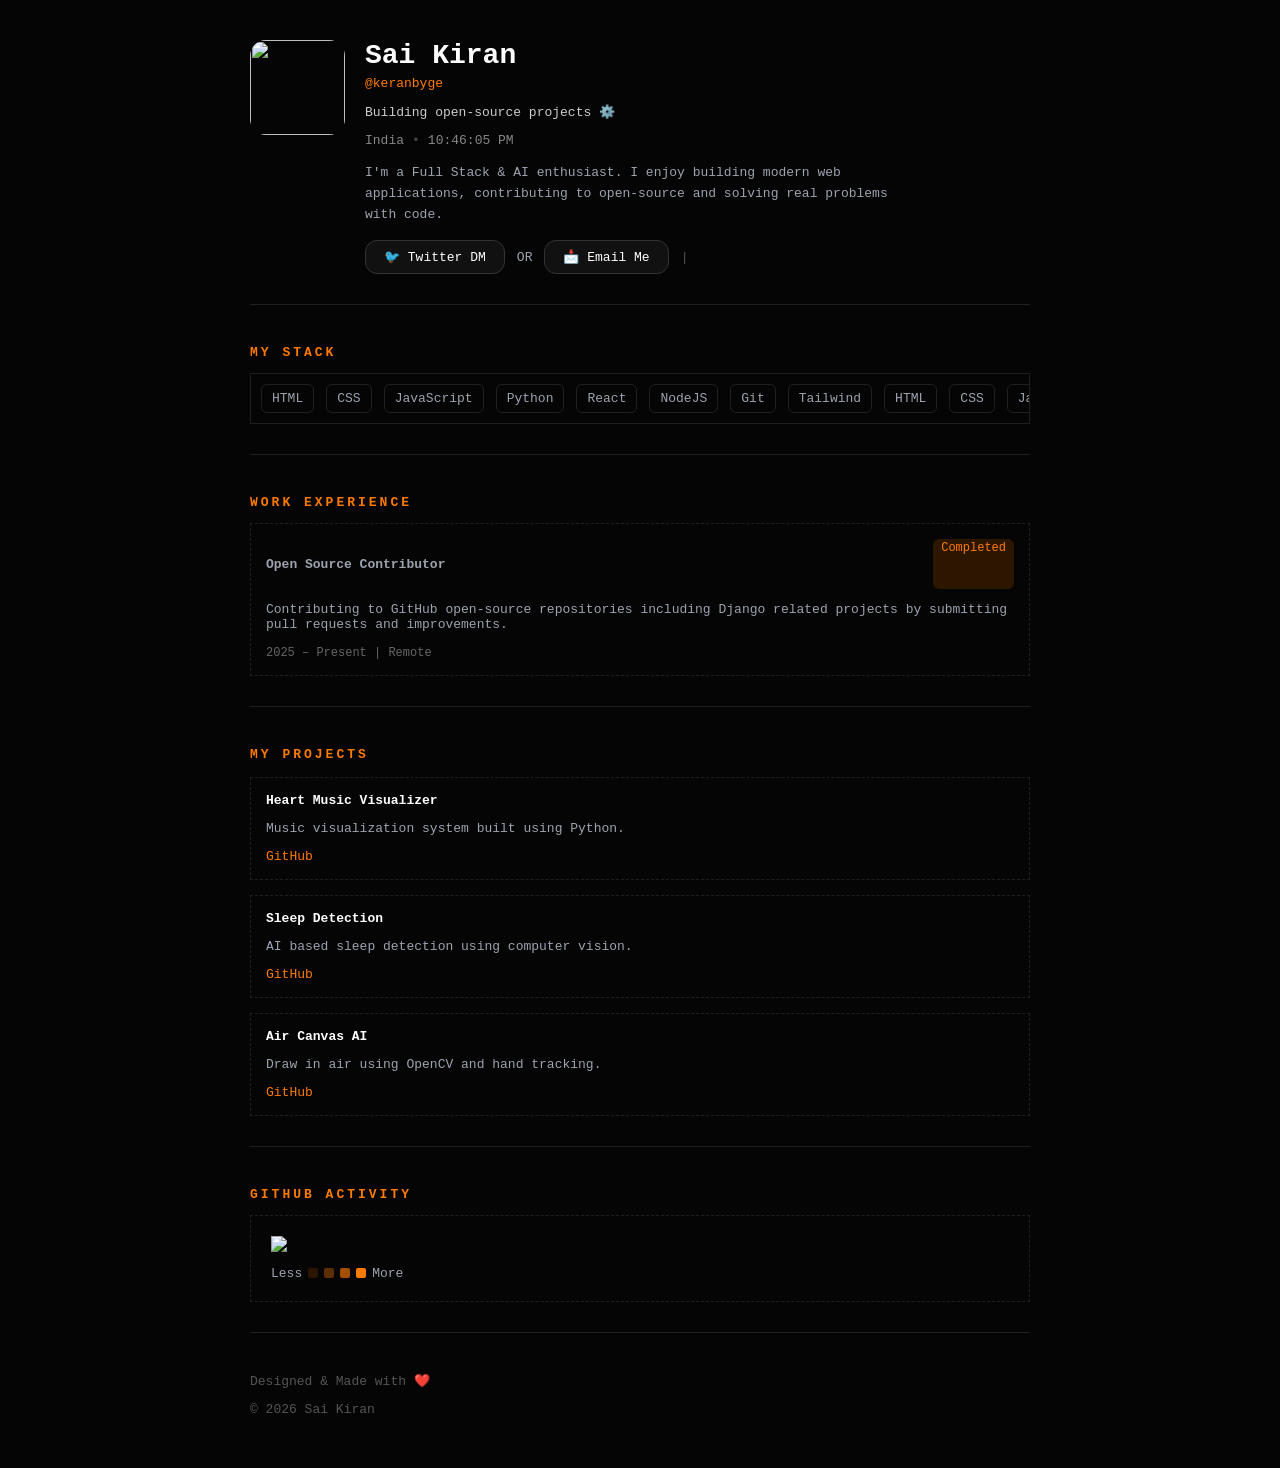
==== index.html @ 5daeaa9f "Add files via upload" ====
<!DOCTYPE html>

<html>
<head>

<meta charset="UTF-8">
<title>Sai Kiran</title>

<link rel="stylesheet" href="style.css">

</head>

<body>

<div class="container">

<!-- PROFILE -->

<div class="profile">

<img src="https://github.com/keranbyge.png" class="avatar">

<div class="profile-info">

<h1>Sai Kiran </h1>

<p class="username">@keranbyge</p>

<p class="status">Building open-source projects ⚙️</p>

<div class="meta">

<span> India</span> <span class="dot">•</span> <span id="clock"></span>

</div>

<p class="bio">
I'm a Full Stack & AI enthusiast. I enjoy building modern web applications,
contributing to open-source and solving real problems with code.
</p>

<div class="buttons">

<a class="btn" href="https://twitter.com/keranbyge" target="_blank">
🐦 Twitter DM
</a>

<span class="or">OR</span>

<a class="btn" href="mailto:sunkusaikiran@gmail.com">
📩 Email Me
</a>

<span class="divider">|</span>

<a class="icon-btn" href="https://github.com/keranbyge" target="_blank">

</a>

</div>

</div>

</div>

<hr>

<!-- SKILLS -->

<h3>MY STACK</h3>

<div class="skills">

<div class="skill-track">

<span>HTML</span> <span>CSS</span> <span>JavaScript</span> <span>Python</span> <span>React</span> <span>NodeJS</span> <span>Git</span> <span>Tailwind</span>

<span>HTML</span> <span>CSS</span> <span>JavaScript</span> <span>Python</span> <span>React</span> <span>NodeJS</span> <span>Git</span> <span>Tailwind</span>

</div>

</div>

<hr>

<!-- EXPERIENCE -->

<h3>WORK EXPERIENCE</h3>

<div class="card">

<div class="job">

<h4>Open Source Contributor</h4>

<span class="status-badge">Completed</span>

</div>

<p>
Contributing to GitHub open-source repositories including Django related
projects by submitting pull requests and improvements.
</p>

<span class="date">2025 – Present | Remote</span>

</div>

<hr>

<!-- PROJECTS -->

<h3>MY PROJECTS</h3>

<div class="project">

<h4>Heart Music Visualizer</h4>

<p>Music visualization system built using Python.</p>

<a href="https://github.com/keranbyge/heart-music-visualizer" target="_blank">GitHub</a>

</div>

<div class="project">

<h4>Sleep Detection</h4>

<p>AI based sleep detection using computer vision.</p>

<a href="https://github.com/keranbyge/sleep-detection" target="_blank">GitHub</a>

</div>

<div class="project">

<h4>Air Canvas AI</h4>

<p>Draw in air using OpenCV and hand tracking.</p>

<a href="https://github.com/keranbyge/air-canvas-ai" target="_blank">GitHub</a>

</div>

<hr>

<!-- GITHUB CONTRIBUTIONS -->

<h3>GITHUB ACTIVITY</h3>

<div class="github-box">

<img src="https://ghchart.rshah.org/ff7a00/keranbyge" class="github-chart">

<div class="github-bottom">



<div class="legend">

<span>Less</span>

<div class="box l1"></div>
<div class="box l2"></div>
<div class="box l3"></div>
<div class="box l4"></div>

<span>More</span>

</div>

</div>

</div>

<hr>

<footer>

<p>Designed & Made with ❤️</p>
<p>© 2026 Sai Kiran</p>

</footer>

</div>

<script>

function updateClock(){

const now = new Date();
const time = now.toLocaleTimeString();

document.getElementById("clock").innerText = time;

}

setInterval(updateClock,1000);
updateClock();

</script>

</body>
</html>
---- style.css ----
body{
background:#050505;
color:#9ca3af;
font-family:monospace;
margin:0;
}

.container{
width:780px;
margin:auto;
padding:40px;
}

/* PROFILE */

.profile{
display:flex;
gap:20px;
align-items:flex-start;
}

.avatar{
width:95px;
height:95px;
border-radius:16px;
}

.profile-info h1{
margin:0;
color:white;
font-size:28px;
}

.username{
color:#ff7a00;
margin-top:5px;
}

.status{
margin-top:6px;
color:#ccc;
}

.meta{
margin-top:6px;
color:#888;
display:flex;
gap:8px;
}

.dot{
opacity:0.5;
}

.bio{
margin-top:15px;
line-height:1.6;
max-width:550px;
}

/* BUTTONS */

.buttons{
margin-top:15px;
display:flex;
align-items:center;
gap:12px;
}

.btn{
border:1px solid #333;
padding:8px 18px;
border-radius:12px;
text-decoration:none;
color:white;
background:#111;
display:flex;
align-items:center;
gap:6px;
}

.btn:hover

.icon-btn{
border:1px solid #333;
padding:8px 12px;
border-radius:10px;
background:#111;
text-decoration:none;
}

.icon-btn:hover

.or{
color:#777;
font-size:14px;
}

.divider{
color:#555;
}

/* HEADINGS */

h3{
color:#ff7a00;
font-size:13px;
letter-spacing:3px;
margin-top:40px;
}

hr{
border:0;
border-top:1px solid #1f1f1f;
margin:30px 0;
}

/* SKILLS */

.skills{
overflow:hidden;
border:1px solid #1f1f1f;
padding:10px;
}

.skill-track{
display:flex;
gap:12px;
width:max-content;
animation:scroll 18s linear infinite;
}

.skills span{
border:1px solid #1f1f1f;
padding:6px 10px;
border-radius:6px;
white-space:nowrap;
}

@keyframes scroll{
0%{transform:translateX(0);}
100%{transform:translateX(-50%);}
}

/* EXPERIENCE */

.card{
border:1px dashed #1f1f1f;
padding:15px;
}

.job{
display:flex;
justify-content:space-between;
}

.status-badge{
background:#2d1600;
color:#ff7a00;
padding:2px 8px;
border-radius:6px;
font-size:12px;
}

.date{
color:#666;
font-size:12px;
}

/* PROJECTS */

.project{
border:1px dashed #1f1f1f;
padding:15px;
margin-top:15px;
}

.project h4{
color:white;
margin:0;
}

.project a{
color:#ff7a00;
text-decoration:none;
}

/* GITHUB */

.github-box{
border:1px dashed #1f1f1f;
padding:20px;
}

.github-chart{
width:100%;
}

.github-bottom{
display:flex;
justify-content:space-between;
margin-top:10px;
}

.highlight{
color:#ff7a00;
}

/* LEGEND */

.legend{
display:flex;
align-items:center;
gap:6px;
}

.box{
width:10px;
height:10px;
border-radius:2px;
}

.l1{background:#2b1500;}
.l2{background:#5c2e00;}
.l3{background:#a44e00;}
.l4{background:#ff7a00;}

footer{
margin-top:40px;
color:#555;
}
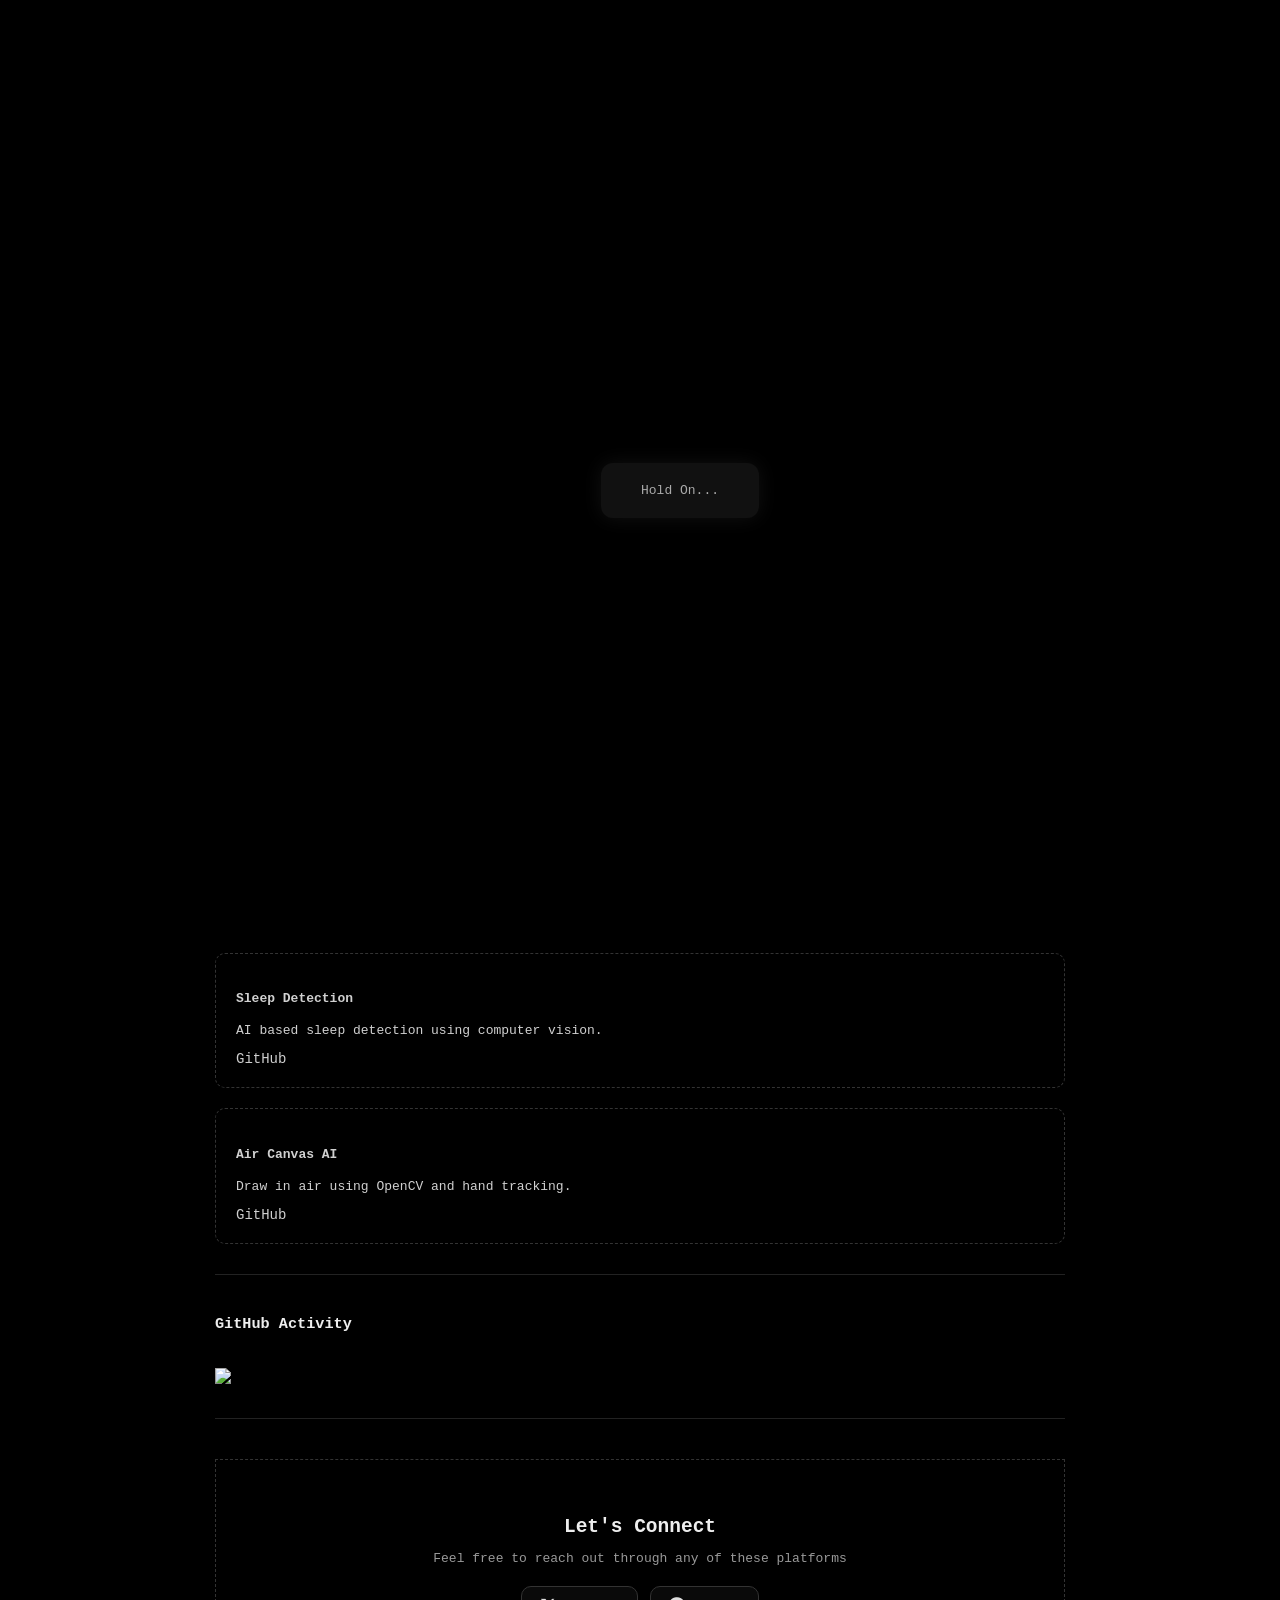
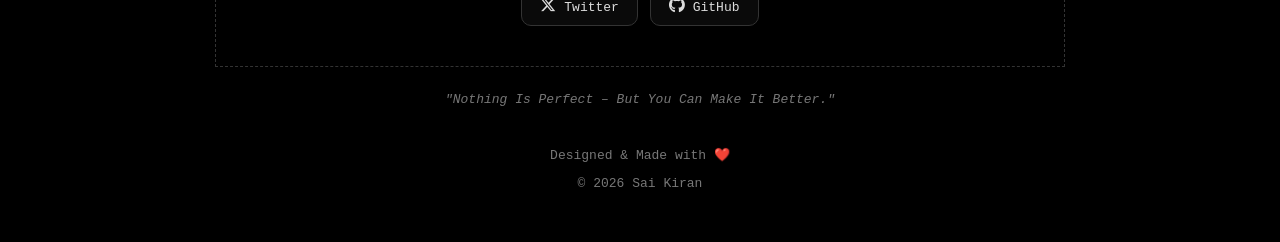
==== commit d3d2c4b4: "Add files via upload" ====
--- a/index.html
+++ b/index.html
@@ -1,60 +1,81 @@
 <!DOCTYPE html>
-
-<html>
+<html lang="en">
+
 <head>
 
 <meta charset="UTF-8">
+<meta name="viewport" content="width=device-width, initial-scale=1.0">
+
 <title>Sai Kiran</title>
 
 <link rel="stylesheet" href="style.css">
 
+<link rel="icon" href="favicon.png">
+
+<link rel="stylesheet"
+href="https://cdnjs.cloudflare.com/ajax/libs/font-awesome/6.5.0/css/all.min.css">
+
 </head>
 
 <body>
 
+<!-- LOADER -->
+
+<div id="loader">
+
+<div class="loader-box">
+Hold On...
+</div>
+
+</div>
+
+
 <div class="container">
 
 <!-- PROFILE -->
 
-<div class="profile">
-
-<img src="https://github.com/keranbyge.png" class="avatar">
-
-<div class="profile-info">
-
-<h1>Sai Kiran </h1>
+<div class="hero">
+
+<div class="avatar-wrap">
+
+<img src="dp.png" class="avatar">
+
+</div>
+
+<div class="hero-text">
+
+<h1>Sai Kiran</h1>
 
 <p class="username">@keranbyge</p>
 
-<p class="status">Building open-source projects ⚙️</p>
-
-<div class="meta">
-
-<span> India</span> <span class="dot">•</span> <span id="clock"></span>
-
-</div>
+<p class="status">Building open-source projects </p>
+
+<p class="location">
+ India • <span id="time"></span>
+</p>
 
 <p class="bio">
-I'm a Full Stack & AI enthusiast. I enjoy building modern web applications,
-contributing to open-source and solving real problems with code.
+
+Yup! I'm a Full Stack Developer. Big deal, right? But wait... there's more! I'm not just any developer, I love building solutions and solving problems. I enjoy crafting websites with modern technologies.
+
 </p>
 
 <div class="buttons">
 
-<a class="btn" href="https://twitter.com/keranbyge" target="_blank">
-🐦 Twitter DM
+<a href="https://x.com/keranbyge" class="btn">
+<i class="fa-brands fa-x-twitter"></i>
+Twitter DM
 </a>
 
 <span class="or">OR</span>
 
-<a class="btn" href="mailto:sunkusaikiran@gmail.com">
-📩 Email Me
-</a>
-
-<span class="divider">|</span>
-
-<a class="icon-btn" href="https://github.com/keranbyge" target="_blank">
-
+<a href="mailto:sunkusaikiran@gmail.com" class="btn">
+<i class="fa-solid fa-envelope"></i>
+Email Me
+</a>
+
+<a href="https://github.com/keranbyge" class="icon-btn">
+<i class="fa-brands fa-github"></i>
 </a>
 
 </div>
@@ -67,15 +88,20 @@
 
 <!-- SKILLS -->
 
-<h3>MY STACK</h3>
+<h3 class="section-title">My Skills</h3>
+
+<div class="skills-container">
 
 <div class="skills">
 
-<div class="skill-track">
-
-<span>HTML</span> <span>CSS</span> <span>JavaScript</span> <span>Python</span> <span>React</span> <span>NodeJS</span> <span>Git</span> <span>Tailwind</span>
-
-<span>HTML</span> <span>CSS</span> <span>JavaScript</span> <span>Python</span> <span>React</span> <span>NodeJS</span> <span>Git</span> <span>Tailwind</span>
+<div class="skill"><i class="fa-brands fa-js"></i> JavaScript</div>
+<div class="skill"><i class="fa-brands fa-python"></i> Python</div>
+<div class="skill"><i class="fa-brands fa-react"></i> React</div>
+<div class="skill"><i class="fa-brands fa-node"></i> NodeJS</div>
+<div class="skill"><i class="fa-brands fa-git-alt"></i> Git</div>
+<div class="skill"><i class="fa-brands fa-html5"></i> HTML</div>
+<div class="skill"><i class="fa-brands fa-css3-alt"></i> CSS</div>
+<div class="skill"><i class="fa-brands fa-js"></i> TypeScript</div>
 
 </div>
 
@@ -85,24 +111,29 @@
 
 <!-- EXPERIENCE -->
 
-<h3>WORK EXPERIENCE</h3>
-
-<div class="card">
-
-<div class="job">
+<h3 class="section-title">Work Experience</h3>
+
+<div class="card">
+
+<div class="card-header">
 
 <h4>Open Source Contributor</h4>
 
-<span class="status-badge">Completed</span>
+<span class="badge">Completed</span>
 
 </div>
 
 <p>
-Contributing to GitHub open-source repositories including Django related
-projects by submitting pull requests and improvements.
-</p>
-
-<span class="date">2025 – Present | Remote</span>
+
+Contributing to GitHub open-source repositories by submitting pull requests and improvements.
+
+</p>
+
+<p class="date">
+
+2025 — Present | Remote
+
+</p>
 
 </div>
 
@@ -110,95 +141,114 @@
 
 <!-- PROJECTS -->
 
-<h3>MY PROJECTS</h3>
-
-<div class="project">
+<h3 class="section-title">My Projects</h3>
+
+<div class="card">
 
 <h4>Heart Music Visualizer</h4>
 
 <p>Music visualization system built using Python.</p>
 
-<a href="https://github.com/keranbyge/heart-music-visualizer" target="_blank">GitHub</a>
-
-</div>
-
-<div class="project">
+<a href="#" class="project-link">GitHub</a>
+
+</div>
+
+<div class="card">
 
 <h4>Sleep Detection</h4>
 
 <p>AI based sleep detection using computer vision.</p>
 
-<a href="https://github.com/keranbyge/sleep-detection" target="_blank">GitHub</a>
-
-</div>
-
-<div class="project">
+<a href="#" class="project-link">GitHub</a>
+
+</div>
+
+<div class="card">
 
 <h4>Air Canvas AI</h4>
 
 <p>Draw in air using OpenCV and hand tracking.</p>
 
-<a href="https://github.com/keranbyge/air-canvas-ai" target="_blank">GitHub</a>
-
-</div>
-
-<hr>
-
-<!-- GITHUB CONTRIBUTIONS -->
-
-<h3>GITHUB ACTIVITY</h3>
-
-<div class="github-box">
-
-<img src="https://ghchart.rshah.org/ff7a00/keranbyge" class="github-chart">
-
-<div class="github-bottom">
-
-
-
-<div class="legend">
-
-<span>Less</span>
-
-<div class="box l1"></div>
-<div class="box l2"></div>
-<div class="box l3"></div>
-<div class="box l4"></div>
-
-<span>More</span>
-
-</div>
-
-</div>
-
-</div>
-
-<hr>
-
-<footer>
+<a href="#" class="project-link">GitHub</a>
+
+</div>
+
+<hr>
+
+<!-- GITHUB -->
+
+<h3 class="section-title">GitHub Activity</h3>
+
+<img
+src="https://ghchart.rshah.org/keranbyge"
+class="github-chart"
+/>
+
+<hr>
+
+<!-- CONNECT -->
+
+<div class="connect-box">
+
+<h2>Let's Connect</h2>
+
+<p>Feel free to reach out through any of these platforms</p>
+
+<div class="connect-buttons">
+
+<a href="https://x.com/keranbyge" class="connect-btn">
+<i class="fa-brands fa-x-twitter"></i> Twitter
+</a>
+
+<a href="https://github.com/keranbyge" class="connect-btn">
+<i class="fa-brands fa-github"></i> GitHub
+</a>
+
+
+</div>
+
+</div>
+
+<p class="quote">
+"Nothing Is Perfect – But You Can Make It Better."
+</p>
+
+<div class="footer">
 
 <p>Designed & Made with ❤️</p>
 <p>© 2026 Sai Kiran</p>
 
-</footer>
+</div>
 
 </div>
 
 <script>
 
-function updateClock(){
+function updateTime(){
 
 const now = new Date();
-const time = now.toLocaleTimeString();
-
-document.getElementById("clock").innerText = time;
+
+document.getElementById("time").innerText =
+now.toLocaleTimeString("en-IN",{hour12:false});
 
 }
 
-setInterval(updateClock,1000);
-updateClock();
+setInterval(updateTime,1000);
+
+updateTime();
+
+
+window.onload = function(){
+
+setTimeout(function(){
+
+document.getElementById("loader").style.display="none"
+
+},2000)
+
+}
 
 </script>
 
 </body>
-</html>
+</html>
--- a/style.css
+++ b/style.css
@@ -1,61 +1,84 @@
 body{
-background:#050505;
-color:#9ca3af;
+background:#000;
+color:#d0d0d0;
 font-family:monospace;
 margin:0;
+padding:40px;
 }
 
 .container{
-width:780px;
+max-width:850px;
 margin:auto;
-padding:40px;
-}
-
-/* PROFILE */
-
-.profile{
+}
+
+/* LOADER */
+
+#loader{
+position:fixed;
+width:100%;
+height:100%;
+background:#000;
+display:flex;
+align-items:center;
+justify-content:center;
+z-index:9999;
+}
+
+.loader-box{
+background:#111;
+padding:20px 40px;
+border-radius:12px;
+color:#aaa;
+box-shadow:0 0 20px #111;
+}
+
+/* HERO */
+
+.hero{
 display:flex;
 gap:20px;
 align-items:flex-start;
 }
 
+.avatar-wrap{
+padding:4px;
+border-radius:20px;
+background:linear-gradient(45deg,#444,#111);
+}
+
 .avatar{
-width:95px;
-height:95px;
-border-radius:16px;
-}
-
-.profile-info h1{
+width:110px;
+height:110px;
+border-radius:18px;
+object-fit:cover;
+}
+
+/* TEXT */
+
+.hero-text h1{
 margin:0;
-color:white;
-font-size:28px;
+font-size:32px;
+color:#eee;
 }
 
 .username{
-color:#ff7a00;
-margin-top:5px;
+color:#888;
+margin:4px 0;
 }
 
 .status{
-margin-top:6px;
-color:#ccc;
-}
-
-.meta{
-margin-top:6px;
-color:#888;
-display:flex;
-gap:8px;
-}
-
-.dot{
-opacity:0.5;
+color:#aaa;
+}
+
+.location{
+color:#777;
+font-size:14px;
 }
 
 .bio{
-margin-top:15px;
+color:#bcbcbc;
 line-height:1.6;
-max-width:550px;
+margin-top:10px;
 }
 
 /* BUTTONS */
@@ -63,169 +86,169 @@
 .buttons{
 margin-top:15px;
 display:flex;
+gap:10px;
 align-items:center;
-gap:12px;
 }
 
 .btn{
 border:1px solid #333;
-padding:8px 18px;
-border-radius:12px;
+padding:8px 16px;
+border-radius:10px;
+color:#ddd;
 text-decoration:none;
-color:white;
+background:#0a0a0a;
+}
+
+.btn:hover{
 background:#111;
+}
+
+.icon-btn{
+border:1px solid #333;
+padding:8px 10px;
+border-radius:10px;
+color:#ddd;
+}
+
+.or{
+color:#666;
+}
+
+/* SECTION TITLE */
+
+.section-title{
+color:#eee;
+margin-top:40px;
+}
+
+/* SKILLS */
+
+.skills-container{
+overflow:hidden;
+margin-top:15px;
+}
+
+.skills{
+display:flex;
+gap:15px;
+animation:scroll 18s linear infinite;
+}
+
+.skill{
+border:1px solid #333;
+padding:6px 12px;
+border-radius:8px;
 display:flex;
 align-items:center;
 gap:6px;
-}
-
-.btn:hover
-
-.icon-btn{
-border:1px solid #333;
-padding:8px 12px;
-border-radius:10px;
-background:#111;
-text-decoration:none;
-}
-
-.icon-btn:hover
-
-.or{
-color:#777;
-font-size:14px;
-}
-
-.divider{
-color:#555;
-}
-
-/* HEADINGS */
-
-h3{
-color:#ff7a00;
-font-size:13px;
-letter-spacing:3px;
-margin-top:40px;
-}
-
-hr{
-border:0;
-border-top:1px solid #1f1f1f;
-margin:30px 0;
-}
-
-/* SKILLS */
-
-.skills{
-overflow:hidden;
-border:1px solid #1f1f1f;
-padding:10px;
-}
-
-.skill-track{
-display:flex;
-gap:12px;
-width:max-content;
-animation:scroll 18s linear infinite;
-}
-
-.skills span{
-border:1px solid #1f1f1f;
-padding:6px 10px;
-border-radius:6px;
-white-space:nowrap;
+background:#0a0a0a;
 }
 
 @keyframes scroll{
-0%{transform:translateX(0);}
-100%{transform:translateX(-50%);}
-}
-
-/* EXPERIENCE */
+0%{transform:translateX(0)}
+100%{transform:translateX(-50%)}
+}
+
+/* CARD */
 
 .card{
-border:1px dashed #1f1f1f;
-padding:15px;
-}
-
-.job{
+border:1px dashed #333;
+padding:20px;
+margin-top:20px;
+border-radius:10px;
+}
+
+.card-header{
 display:flex;
 justify-content:space-between;
 }
 
-.status-badge{
-background:#2d1600;
-color:#ff7a00;
-padding:2px 8px;
+.badge{
+background:#222;
+color:#8fff8f;
+padding:4px 10px;
 border-radius:6px;
 font-size:12px;
 }
 
 .date{
-color:#666;
-font-size:12px;
-}
-
-/* PROJECTS */
-
-.project{
-border:1px dashed #1f1f1f;
-padding:15px;
-margin-top:15px;
-}
-
-.project h4{
-color:white;
-margin:0;
-}
-
-.project a{
-color:#ff7a00;
+color:#777;
+font-size:14px;
+}
+
+.project-link{
+color:#cfcfcf;
 text-decoration:none;
+font-size:14px;
+}
+
+.project-link:hover{
+text-decoration:underline;
 }
 
 /* GITHUB */
-
-.github-box{
-border:1px dashed #1f1f1f;
-padding:20px;
-}
 
 .github-chart{
 width:100%;
-}
-
-.github-bottom{
-display:flex;
-justify-content:space-between;
-margin-top:10px;
-}
-
-.highlight{
-color:#ff7a00;
-}
-
-/* LEGEND */
-
-.legend{
-display:flex;
-align-items:center;
-gap:6px;
-}
-
-.box{
-width:10px;
-height:10px;
-border-radius:2px;
-}
-
-.l1{background:#2b1500;}
-.l2{background:#5c2e00;}
-.l3{background:#a44e00;}
-.l4{background:#ff7a00;}
-
-footer{
+margin-top:20px;
+}
+
+/* CONNECT */
+
+.connect-box{
+border:1px dashed #333;
+padding:40px;
+text-align:center;
 margin-top:40px;
-color:#555;
-}
+}
+
+.connect-box h2{
+color:#eee;
+margin-bottom:10px;
+}
+
+.connect-box p{
+color:#999;
+}
+
+.connect-buttons{
+margin-top:20px;
+display:flex;
+justify-content:center;
+gap:12px;
+flex-wrap:wrap;
+}
+
+.connect-btn{
+border:1px solid #333;
+padding:10px 18px;
+border-radius:10px;
+text-decoration:none;
+color:#ddd;
+background:#0a0a0a;
+}
+
+.connect-btn:hover{
+background:#111;
+}
+
+/* FOOTER */
+
+.footer{
+text-align:center;
+margin-top:40px;
+color:#777;
+}
+
+.quote{
+text-align:center;
+margin-top:25px;
+color:#777;
+font-style:italic;
+}
+
+hr{
+border:none;
+border-top:1px solid #222;
+margin:30px 0;
+}
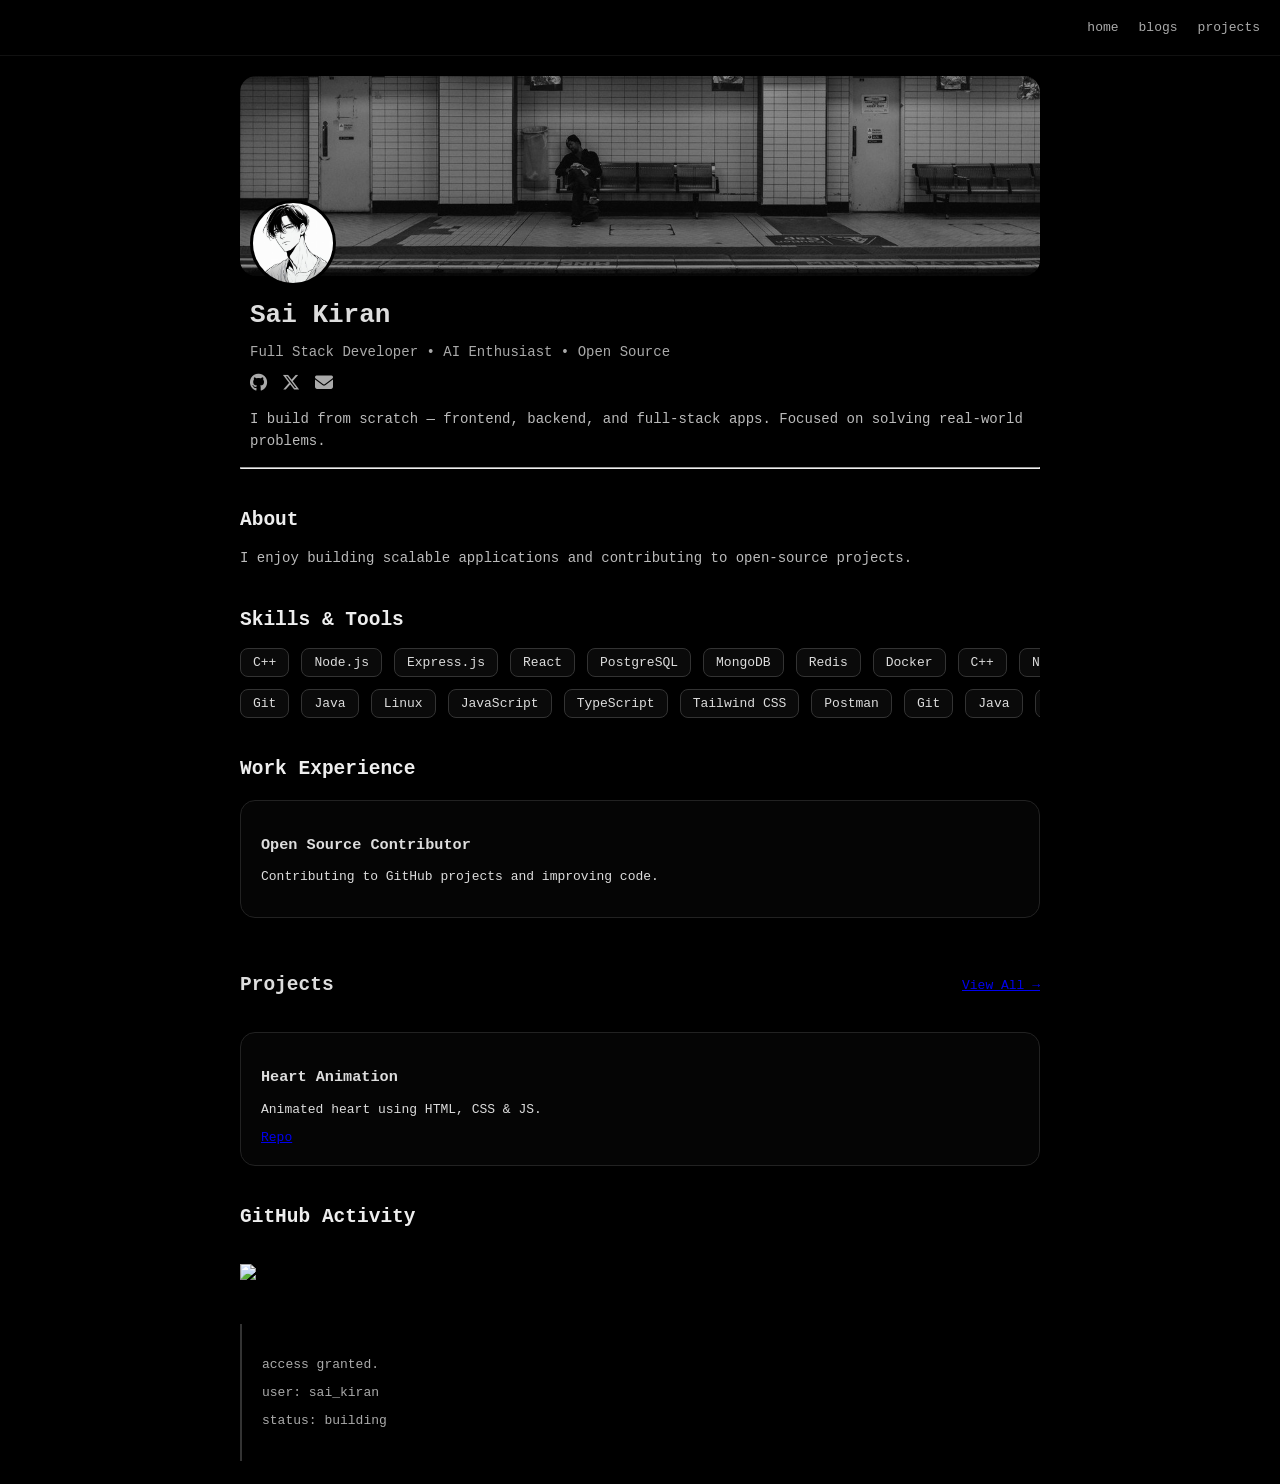
==== commit 7efb3d16: "Add files via upload" ====
--- a/index.html
+++ b/index.html
@@ -1,6 +1,5 @@
 <!DOCTYPE html>
 <html lang="en">
-
 <head>
 
 <meta charset="UTF-8">
@@ -9,7 +8,6 @@
 <title>Sai Kiran</title>
 
 <link rel="stylesheet" href="style.css">
-
 <link rel="icon" href="favicon.png">
 
 <link rel="stylesheet"
@@ -19,66 +17,43 @@
 
 <body>
 
-<!-- LOADER -->
-
-<div id="loader">
-
-<div class="loader-box">
-Hold On...
+<!-- NAVBAR -->
+<div class="navbar">
+<a href="index.html">home</a>
+<a href="blogs.html">blogs</a>
+<a href="projects.html">projects</a>
 </div>
-
-</div>
-
 
 <div class="container">
 
-<!-- PROFILE -->
+<!-- HERO -->
 
 <div class="hero">
 
-<div class="avatar-wrap">
-
-<img src="dp.png" class="avatar">
-
+<div class="cover">
+<img src="cover.jpg">
 </div>
 
-<div class="hero-text">
+<div class="hero-content">
+
+<img src="dp.png" class="dp">
 
 <h1>Sai Kiran</h1>
 
-<p class="username">@keranbyge</p>
-
-<p class="status">Building open-source projects </p>
-
-<p class="location">
- India • <span id="time"></span>
+<p class="tagline">
+Full Stack Developer • AI Enthusiast • Open Source
 </p>
 
+<div class="socials">
+<a href="https://github.com/keranbyge"><i class="fa-brands fa-github"></i></a>
+<a href="https://x.com/keranbyge"><i class="fa-brands fa-x-twitter"></i></a>
+<a href="mailto:sunkusaikiran@gmail.com"><i class="fa-solid fa-envelope"></i></a>
+</div>
+
 <p class="bio">
-
-Yup! I'm a Full Stack Developer. Big deal, right? But wait... there's more! I'm not just any developer, I love building solutions and solving problems. I enjoy crafting websites with modern technologies.
-
+I build from scratch — frontend, backend, and full-stack apps.
+Focused on solving real-world problems.
 </p>
-
-<div class="buttons">
-
-<a href="https://x.com/keranbyge" class="btn">
-<i class="fa-brands fa-x-twitter"></i>
-Twitter DM
-</a>
-
-<span class="or">OR</span>
-
-<a href="mailto:sunkusaikiran@gmail.com" class="btn">
-<i class="fa-solid fa-envelope"></i>
-Email Me
-</a>
-
-<a href="https://github.com/keranbyge" class="icon-btn">
-<i class="fa-brands fa-github"></i>
-</a>
-
-</div>
 
 </div>
 
@@ -86,169 +61,97 @@
 
 <hr>
 
+<!-- ABOUT -->
+
+<h2 class="section-title">About</h2>
+
+<p class="bio">
+I enjoy building scalable applications and contributing to open-source projects.
+</p>
+
 <!-- SKILLS -->
 
-<h3 class="section-title">My Skills</h3>
+<h2 class="section-title">Skills & Tools</h2>
 
-<div class="skills-container">
+<div class="skills-wrapper">
 
-<div class="skills">
+<div class="skills-track left">
+<span class="skill">C++</span>
+<span class="skill">Node.js</span>
+<span class="skill">Express.js</span>
+<span class="skill">React</span>
+<span class="skill">PostgreSQL</span>
+<span class="skill">MongoDB</span>
+<span class="skill">Redis</span>
+<span class="skill">Docker</span>
 
-<div class="skill"><i class="fa-brands fa-js"></i> JavaScript</div>
-<div class="skill"><i class="fa-brands fa-python"></i> Python</div>
-<div class="skill"><i class="fa-brands fa-react"></i> React</div>
-<div class="skill"><i class="fa-brands fa-node"></i> NodeJS</div>
-<div class="skill"><i class="fa-brands fa-git-alt"></i> Git</div>
-<div class="skill"><i class="fa-brands fa-html5"></i> HTML</div>
-<div class="skill"><i class="fa-brands fa-css3-alt"></i> CSS</div>
-<div class="skill"><i class="fa-brands fa-js"></i> TypeScript</div>
+<span class="skill">C++</span>
+<span class="skill">Node.js</span>
+<span class="skill">Express.js</span>
+<span class="skill">React</span>
+<span class="skill">PostgreSQL</span>
+<span class="skill">MongoDB</span>
+<span class="skill">Redis</span>
+<span class="skill">Docker</span>
+</div>
 
+<div class="skills-track right">
+<span class="skill">Git</span>
+<span class="skill">Java</span>
+<span class="skill">Linux</span>
+<span class="skill">JavaScript</span>
+<span class="skill">TypeScript</span>
+<span class="skill">Tailwind CSS</span>
+<span class="skill">Postman</span>
+
+<span class="skill">Git</span>
+<span class="skill">Java</span>
+<span class="skill">Linux</span>
+<span class="skill">JavaScript</span>
+<span class="skill">TypeScript</span>
+<span class="skill">Tailwind CSS</span>
+<span class="skill">Postman</span>
 </div>
 
 </div>
 
-<hr>
-
 <!-- EXPERIENCE -->
 
-<h3 class="section-title">Work Experience</h3>
+<h2 class="section-title">Work Experience</h2>
 
 <div class="card">
-
-<div class="card-header">
-
-<h4>Open Source Contributor</h4>
-
-<span class="badge">Completed</span>
-
+<h3>Open Source Contributor</h3>
+<p>Contributing to GitHub projects and improving code.</p>
 </div>
 
-<p>
+<!-- PROJECT -->
 
-Contributing to GitHub open-source repositories by submitting pull requests and improvements.
-
-</p>
-
-<p class="date">
-
-2025 — Present | Remote
-
-</p>
-
-</div>
-
-<hr>
-
-<!-- PROJECTS -->
-
-<h3 class="section-title">My Projects</h3>
-
-<div class="card">
-
-<h4>Heart Music Visualizer</h4>
-
-<p>Music visualization system built using Python.</p>
-
-<a href="#" class="project-link">GitHub</a>
-
+<div class="section-header">
+<h2>Projects</h2>
+<a href="projects.html">View All →</a>
 </div>
 
 <div class="card">
-
-<h4>Sleep Detection</h4>
-
-<p>AI based sleep detection using computer vision.</p>
-
-<a href="#" class="project-link">GitHub</a>
-
+<h3>Heart Animation</h3>
+<p>Animated heart using HTML, CSS & JS.</p>
+<a href="https://github.com/keranbyge">Repo</a>
 </div>
-
-<div class="card">
-
-<h4>Air Canvas AI</h4>
-
-<p>Draw in air using OpenCV and hand tracking.</p>
-
-<a href="#" class="project-link">GitHub</a>
-
-</div>
-
-<hr>
 
 <!-- GITHUB -->
 
-<h3 class="section-title">GitHub Activity</h3>
+<h2 class="section-title">GitHub Activity</h2>
 
-<img
-src="https://ghchart.rshah.org/keranbyge"
-class="github-chart"
-/>
+<img src="https://ghchart.rshah.org/keranbyge" class="github">
 
-<hr>
+<!-- FOOTER -->
 
-<!-- CONNECT -->
-
-<div class="connect-box">
-
-<h2>Let's Connect</h2>
-
-<p>Feel free to reach out through any of these platforms</p>
-
-<div class="connect-buttons">
-
-<a href="https://x.com/keranbyge" class="connect-btn">
-<i class="fa-brands fa-x-twitter"></i> Twitter
-</a>
-
-<a href="https://github.com/keranbyge" class="connect-btn">
-<i class="fa-brands fa-github"></i> GitHub
-</a>
-
-
+<div class="terminal">
+<p>access granted.</p>
+<p>user: sai_kiran</p>
+<p>status: building </p>
 </div>
 
 </div>
 
-<p class="quote">
-"Nothing Is Perfect – But You Can Make It Better."
-</p>
-
-<div class="footer">
-
-<p>Designed & Made with ❤️</p>
-<p>© 2026 Sai Kiran</p>
-
-</div>
-
-</div>
-
-<script>
-
-function updateTime(){
-
-const now = new Date();
-
-document.getElementById("time").innerText =
-now.toLocaleTimeString("en-IN",{hour12:false});
-
-}
-
-setInterval(updateTime,1000);
-
-updateTime();
-
-
-window.onload = function(){
-
-setTimeout(function(){
-
-document.getElementById("loader").style.display="none"
-
-},2000)
-
-}
-
-</script>
-
 </body>
 </html>
--- a/style.css
+++ b/style.css
@@ -1,254 +1,172 @@
 body{
 background:#000;
-color:#d0d0d0;
+color:#ddd;
 font-family:monospace;
 margin:0;
-padding:40px;
 }
 
-.container{
-max-width:850px;
-margin:auto;
+/* NAVBAR */
+.navbar{
+display:flex;
+justify-content:flex-end;
+gap:20px;
+padding:20px;
+border-bottom:1px solid #111;
 }
 
-/* LOADER */
-
-#loader{
-position:fixed;
-width:100%;
-height:100%;
-background:#000;
-display:flex;
-align-items:center;
-justify-content:center;
-z-index:9999;
+.navbar a{
+color:#aaa;
+text-decoration:none;
 }
 
-.loader-box{
-background:#111;
-padding:20px 40px;
-border-radius:12px;
-color:#aaa;
-box-shadow:0 0 20px #111;
+/* CONTAINER */
+.container{
+max-width:800px;
+margin:auto;
+padding:20px;
 }
 
 /* HERO */
-
-.hero{
-display:flex;
-gap:20px;
-align-items:flex-start;
+.cover img{
+width:100%;
+height:200px;
+object-fit:cover;
+border-radius:16px;
+filter:brightness(0.6);
 }
 
-.avatar-wrap{
-padding:4px;
-border-radius:20px;
-background:linear-gradient(45deg,#444,#111);
+.hero-content{
+margin-top:-40px;
+padding:0 10px;
 }
 
-.avatar{
-width:110px;
-height:110px;
-border-radius:18px;
-object-fit:cover;
+.dp{
+width:80px;
+height:80px;
+border-radius:50%;
+border:3px solid #000;
+margin-top:-40px;
 }
 
-/* TEXT */
+h1{
+margin:10px 0 5px;
+}
 
-.hero-text h1{
-margin:0;
-font-size:32px;
+.tagline{
+color:#aaa;
+font-size:14px;
+}
+
+.socials{
+display:flex;
+gap:15px;
+margin:10px 0;
+}
+
+.socials a{
+color:#aaa;
+font-size:18px;
+}
+
+.socials a:hover{
+color:#fff;
+}
+
+.bio{
+color:#bbb;
+line-height:1.6;
+font-size:14px;
+}
+
+/* SECTION */
+.section-title{
+margin-top:40px;
 color:#eee;
 }
 
-.username{
-color:#888;
-margin:4px 0;
-}
-
-.status{
-color:#aaa;
-}
-
-.location{
-color:#777;
-font-size:14px;
-}
-
-.bio{
-color:#bcbcbc;
-line-height:1.6;
-margin-top:10px;
-}
-
-/* BUTTONS */
-
-.buttons{
-margin-top:15px;
+.section-header{
 display:flex;
-gap:10px;
+justify-content:space-between;
 align-items:center;
-}
-
-.btn{
-border:1px solid #333;
-padding:8px 16px;
-border-radius:10px;
-color:#ddd;
-text-decoration:none;
-background:#0a0a0a;
-}
-
-.btn:hover{
-background:#111;
-}
-
-.icon-btn{
-border:1px solid #333;
-padding:8px 10px;
-border-radius:10px;
-color:#ddd;
-}
-
-.or{
-color:#666;
-}
-
-/* SECTION TITLE */
-
-.section-title{
-color:#eee;
 margin-top:40px;
 }
 
+/* CARDS */
+.card{
+border:1px solid #222;
+padding:20px;
+border-radius:15px;
+margin-top:20px;
+background:#050505;
+}
+
 /* SKILLS */
-
-.skills-container{
+.skills-wrapper{
 overflow:hidden;
+display:flex;
+flex-direction:column;
+gap:12px;
 margin-top:15px;
 }
 
-.skills{
+.skills-track{
 display:flex;
-gap:15px;
-animation:scroll 18s linear infinite;
+gap:12px;
+width:max-content;
 }
 
 .skill{
 border:1px solid #333;
 padding:6px 12px;
 border-radius:8px;
-display:flex;
-align-items:center;
-gap:6px;
 background:#0a0a0a;
+font-size:13px;
+white-space:nowrap;
 }
 
-@keyframes scroll{
-0%{transform:translateX(0)}
-100%{transform:translateX(-50%)}
+/* ANIMATION */
+.skills-track.left{
+animation:scrollLeft 20s linear infinite;
 }
 
-/* CARD */
-
-.card{
-border:1px dashed #333;
-padding:20px;
-margin-top:20px;
-border-radius:10px;
+.skills-track.right{
+animation:scrollRight 20s linear infinite;
 }
 
-.card-header{
-display:flex;
-justify-content:space-between;
+@keyframes scrollLeft{
+0%{transform:translateX(0);}
+100%{transform:translateX(-50%);}
 }
 
-.badge{
-background:#222;
-color:#8fff8f;
-padding:4px 10px;
-border-radius:6px;
-font-size:12px;
-}
-
-.date{
-color:#777;
-font-size:14px;
-}
-
-.project-link{
-color:#cfcfcf;
-text-decoration:none;
-font-size:14px;
-}
-
-.project-link:hover{
-text-decoration:underline;
+@keyframes scrollRight{
+0%{transform:translateX(-50%);}
+100%{transform:translateX(0);}
 }
 
 /* GITHUB */
-
-.github-chart{
+.github{
 width:100%;
 margin-top:20px;
 }
 
-/* CONNECT */
-
-.connect-box{
-border:1px dashed #333;
-padding:40px;
-text-align:center;
+/* TERMINAL */
+.terminal{
 margin-top:40px;
+padding:20px;
+border-left:2px solid #333;
+color:#aaa;
+}
+.cover{
+position:relative;
+z-index:1;
 }
 
-.connect-box h2{
-color:#eee;
-margin-bottom:10px;
+.hero-content{
+position:relative;
+z-index:2;
 }
 
-.connect-box p{
-color:#999;
-}
-
-.connect-buttons{
-margin-top:20px;
-display:flex;
-justify-content:center;
-gap:12px;
-flex-wrap:wrap;
-}
-
-.connect-btn{
-border:1px solid #333;
-padding:10px 18px;
-border-radius:10px;
-text-decoration:none;
-color:#ddd;
-background:#0a0a0a;
-}
-
-.connect-btn:hover{
-background:#111;
-}
-
-/* FOOTER */
-
-.footer{
-text-align:center;
-margin-top:40px;
-color:#777;
-}
-
-.quote{
-text-align:center;
-margin-top:25px;
-color:#777;
-font-style:italic;
-}
-
-hr{
-border:none;
-border-top:1px solid #222;
-margin:30px 0;
+.dp{
+position:relative;
+z-index:3;
 }
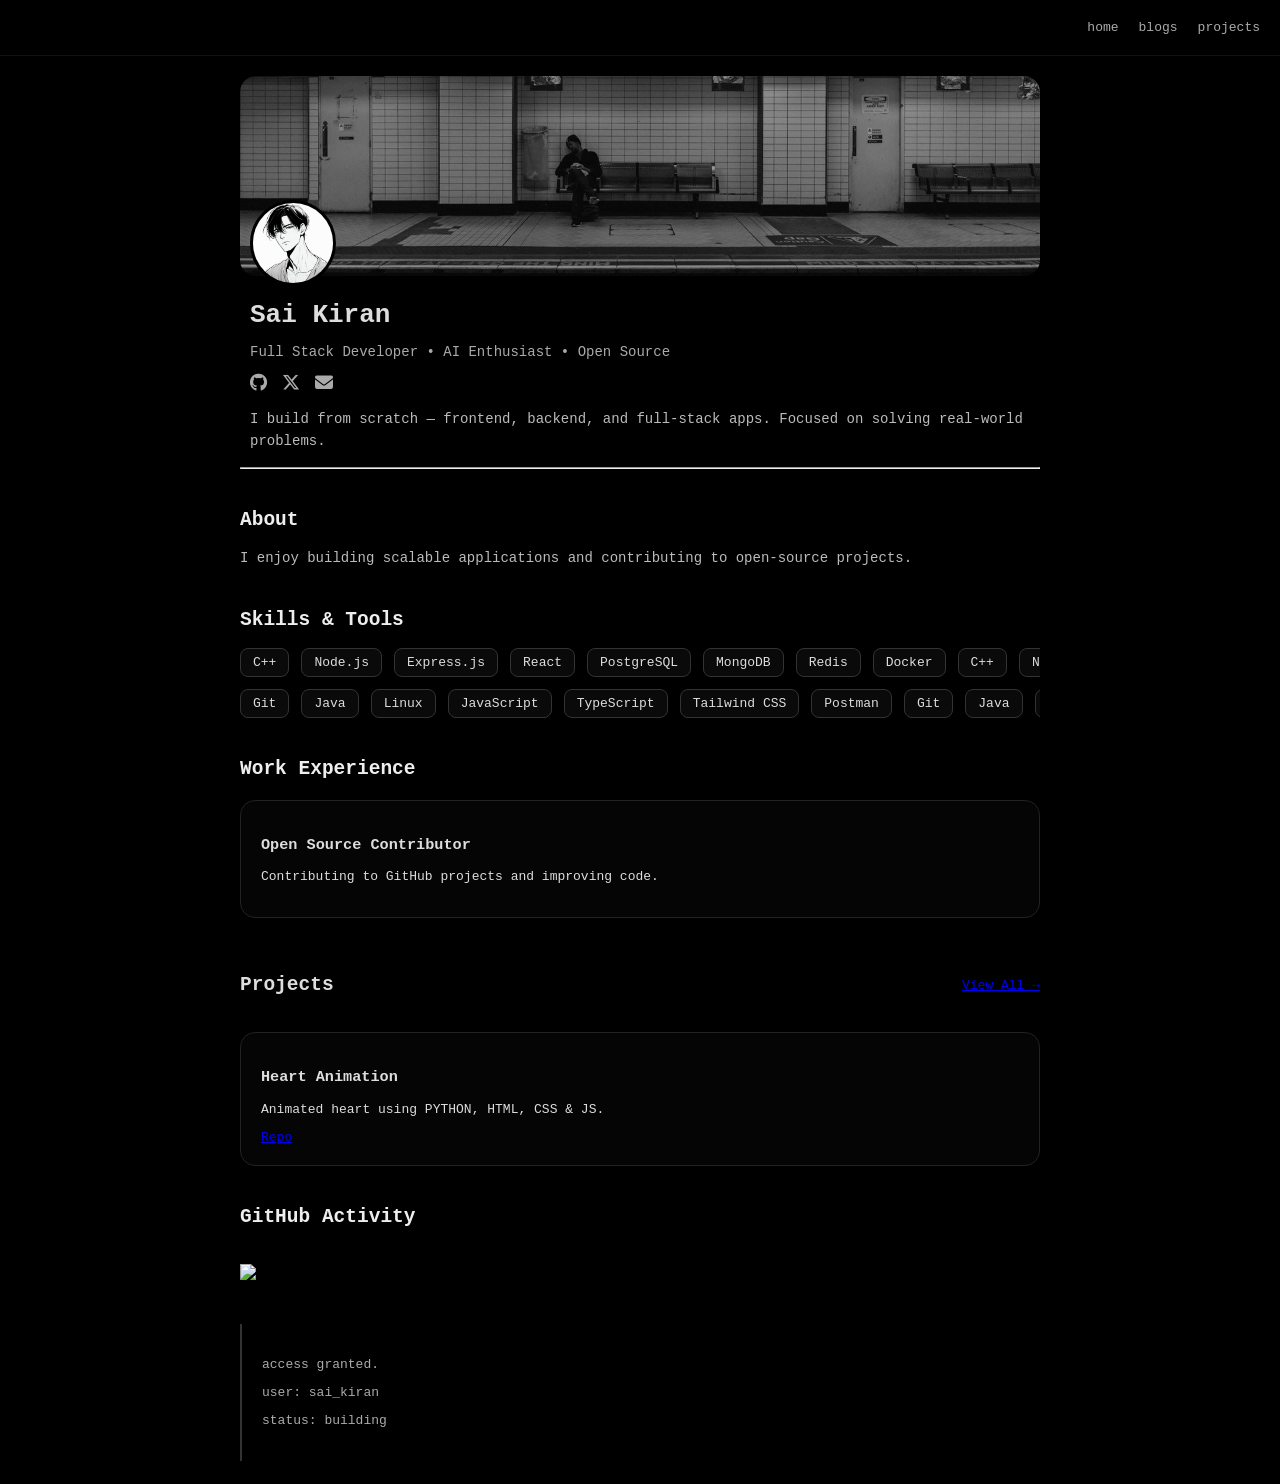
==== commit dab3c361: "Add files via upload" ====
--- a/index.html
+++ b/index.html
@@ -133,7 +133,7 @@
 
 <div class="card">
 <h3>Heart Animation</h3>
-<p>Animated heart using HTML, CSS & JS.</p>
+<p>Animated heart using PYTHON, HTML, CSS & JS.</p>
 <a href="https://github.com/keranbyge">Repo</a>
 </div>
 
